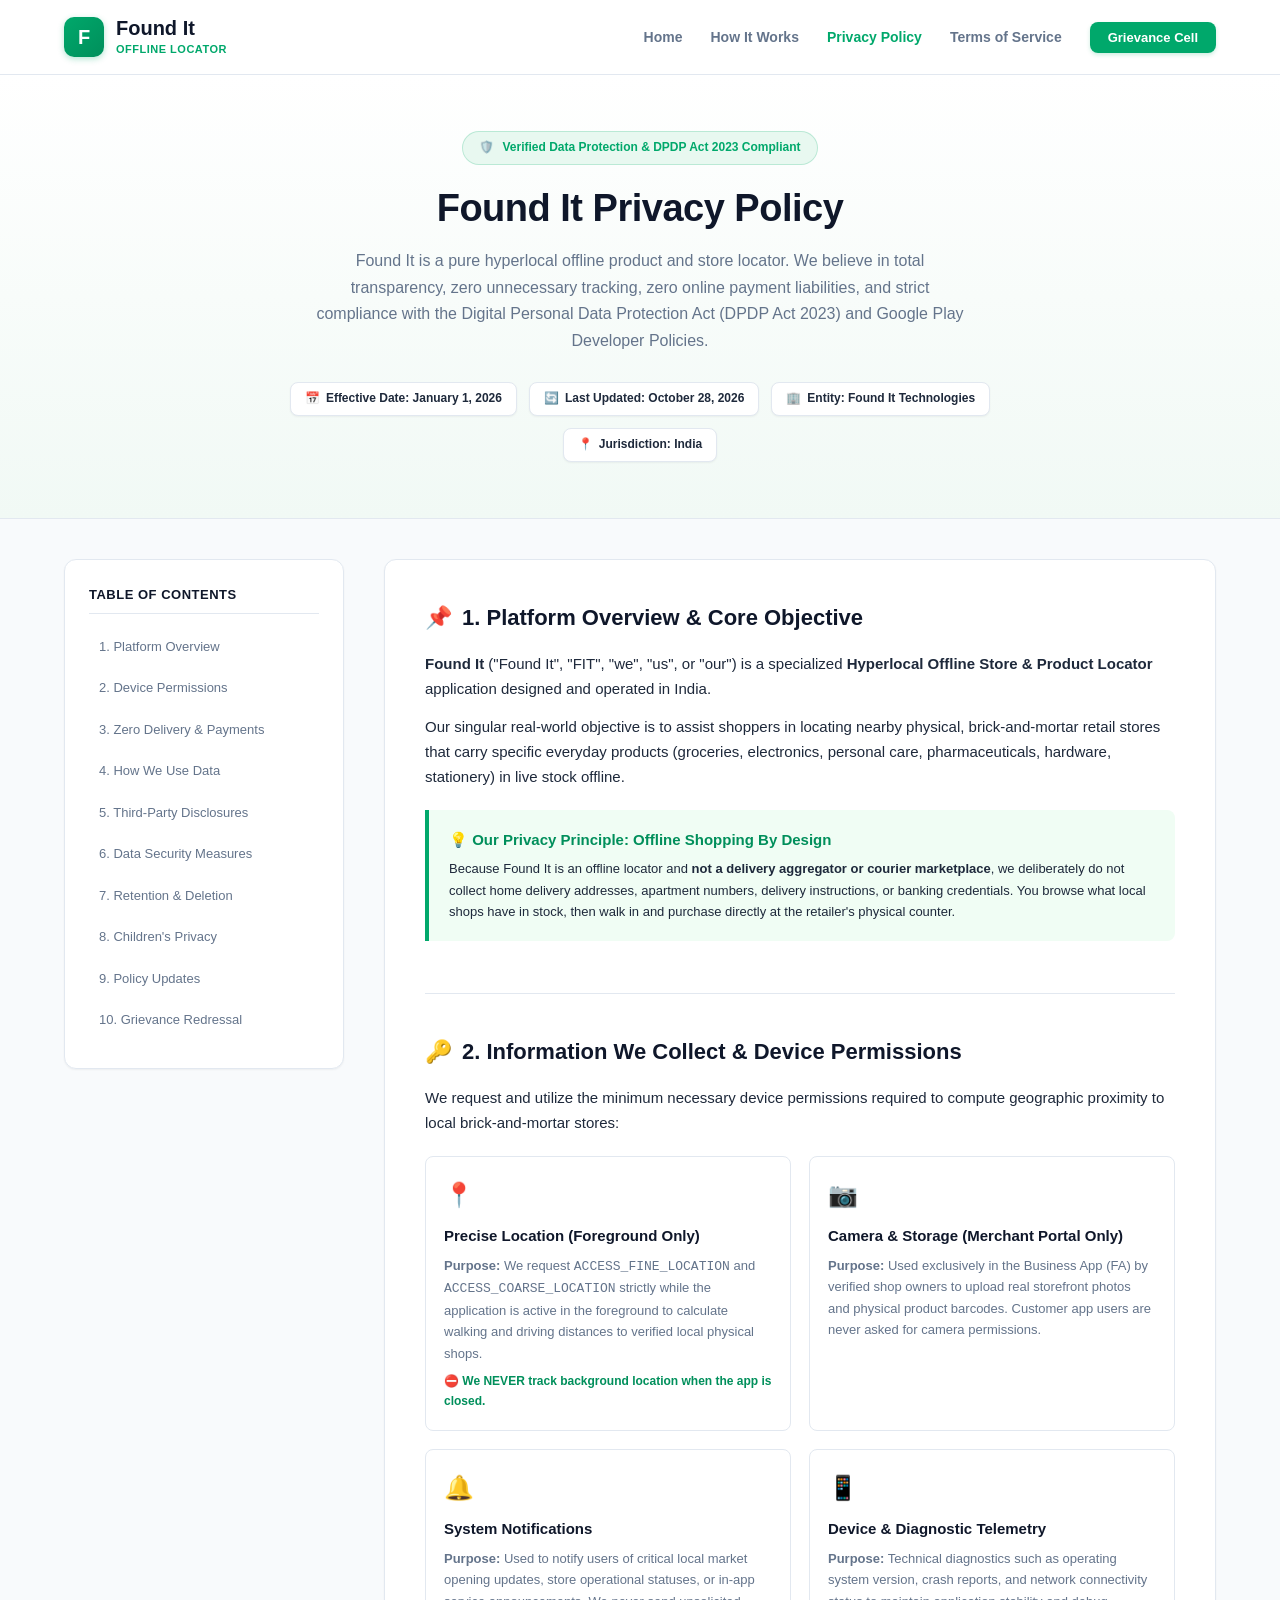
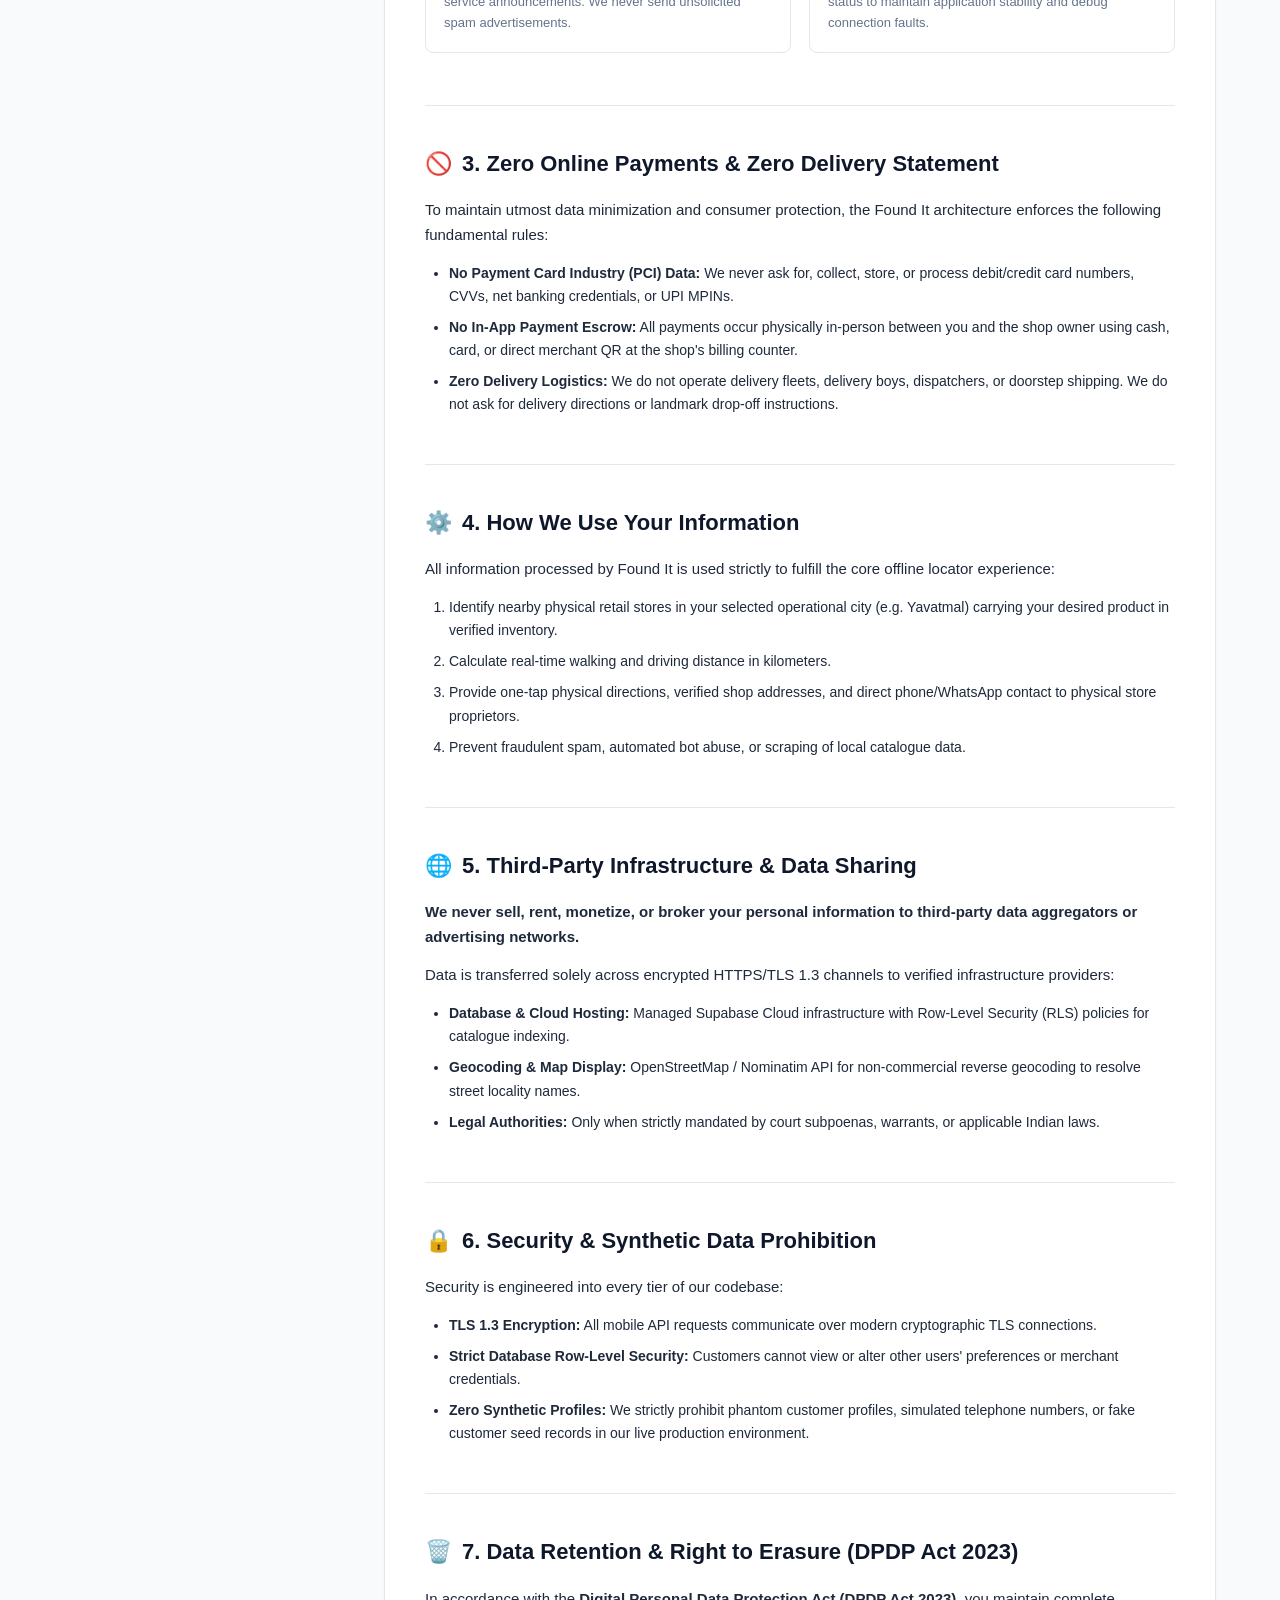
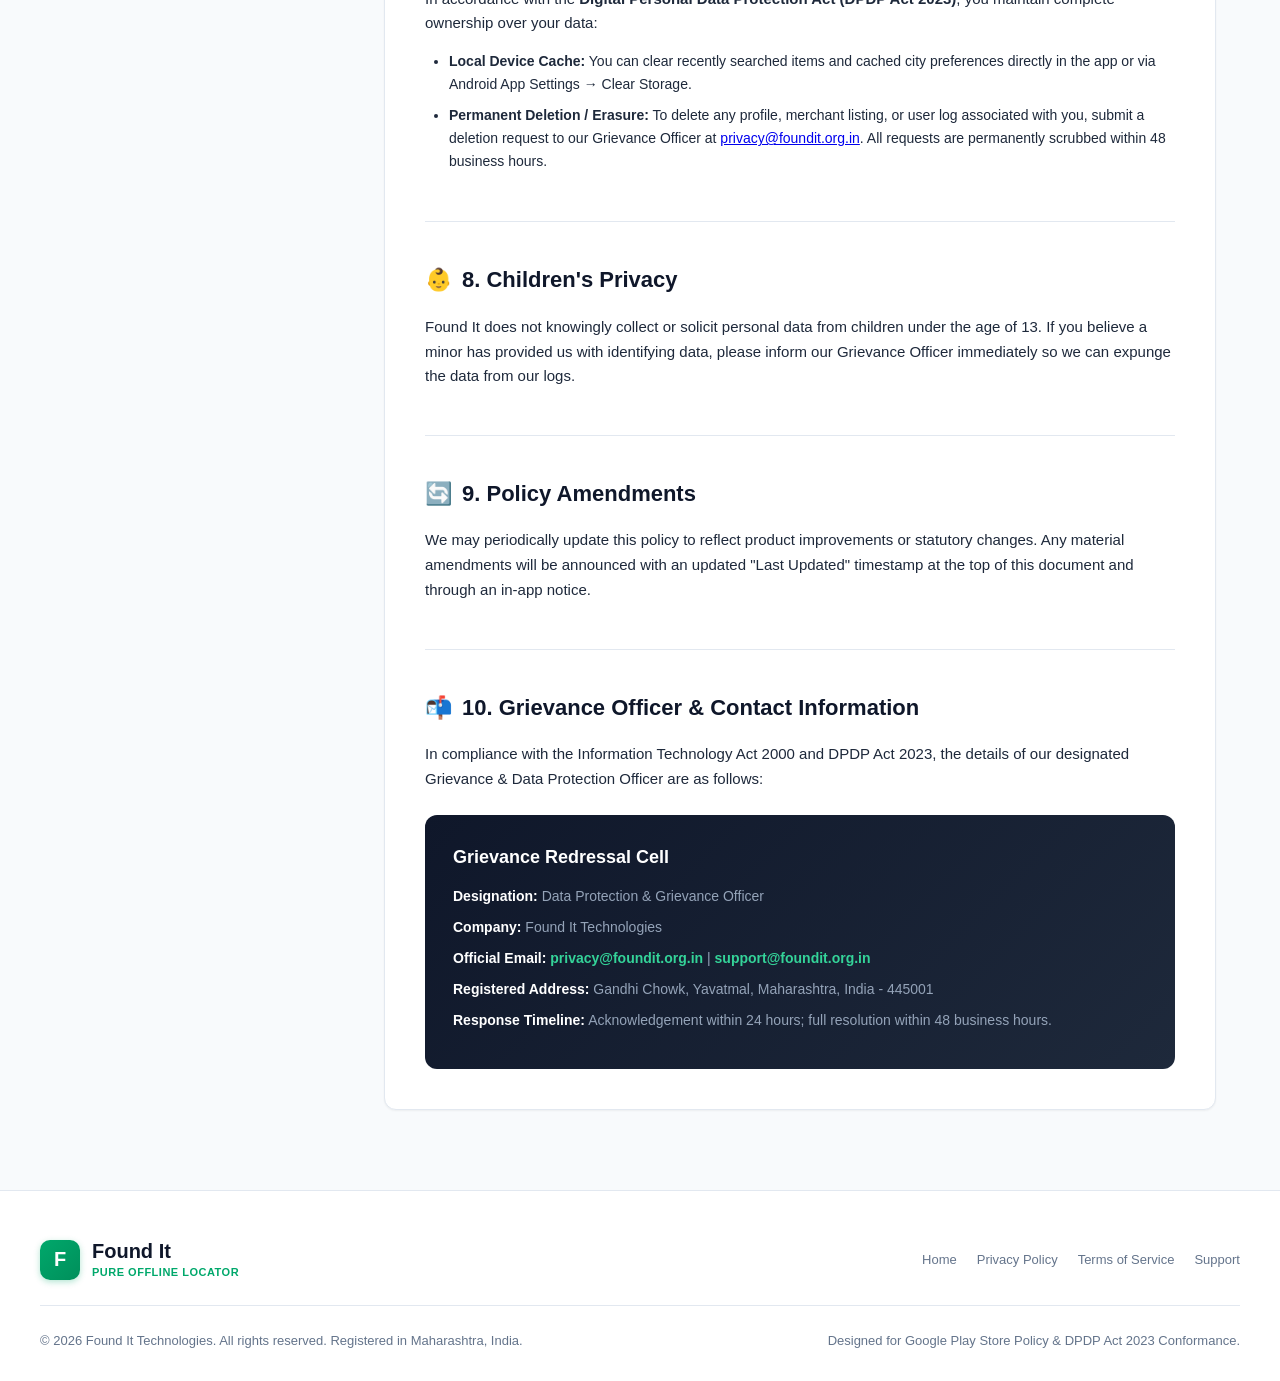
==== index.html @ 35dc8cdc "Initial commit: Found It Privacy Policy, Terms and Web Pages" ====
<!DOCTYPE html>
<html lang="en">
<head>
  <meta charset="UTF-8">
  <meta name="viewport" content="width=device-width, initial-scale=1.0">
  <title>Privacy Policy - Found It | Offline Store & Product Locator</title>
  <meta name="description" content="Official Privacy Policy for Found It - Hyperlocal Offline Product Locator. Learn about how we handle location permissions, zero delivery guarantee, and DPDP Act 2023 compliance.">
  <link rel="stylesheet" href="style.css">
</head>
<body>

  <!-- Site Header -->
  <header class="site-header">
    <div class="header-container">
      <a href="index.html" class="brand">
        <div class="brand-logo-icon">F</div>
        <div class="brand-text">
          <span class="brand-name">Found It</span>
          <span class="brand-tag">Offline Locator</span>
        </div>
      </a>
      <ul class="nav-links">
        <li><a href="index.html">Home</a></li>
        <li><a href="index.html#how-it-works">How It Works</a></li>
        <li><a href="privacy.html" class="active">Privacy Policy</a></li>
        <li><a href="terms.html">Terms of Service</a></li>
        <li><a href="#contact" class="btn-cta">Grievance Cell</a></li>
      </ul>
    </div>
  </header>

  <!-- Hero Section -->
  <section class="hero-section">
    <div class="hero-content">
      <div class="hero-pill">
        <span>🛡️</span> Verified Data Protection & DPDP Act 2023 Compliant
      </div>
      <h1 class="hero-title">Found It Privacy Policy</h1>
      <p class="hero-subtitle">
        Found It is a pure hyperlocal offline product and store locator. We believe in total transparency, zero unnecessary tracking, zero online payment liabilities, and strict compliance with the Digital Personal Data Protection Act (DPDP Act 2023) and Google Play Developer Policies.
      </p>
      <div class="meta-tags">
        <div class="meta-tag"><span>📅</span> Effective Date: January 1, 2026</div>
        <div class="meta-tag"><span>🔄</span> Last Updated: October 28, 2026</div>
        <div class="meta-tag"><span>🏢</span> Entity: Found It Technologies</div>
        <div class="meta-tag"><span>📍</span> Jurisdiction: India</div>
      </div>
    </div>
  </section>

  <!-- Main Layout -->
  <div class="main-wrapper">
    <!-- Sidebar Table of Contents -->
    <aside class="toc-sidebar">
      <div class="toc-title">Table of Contents</div>
      <ul class="toc-list">
        <li><a href="#overview">1. Platform Overview</a></li>
        <li><a href="#permissions">2. Device Permissions</a></li>
        <li><a href="#zero-delivery">3. Zero Delivery & Payments</a></li>
        <li><a href="#use-of-data">4. How We Use Data</a></li>
        <li><a href="#third-parties">5. Third-Party Disclosures</a></li>
        <li><a href="#security">6. Data Security Measures</a></li>
        <li><a href="#retention-deletion">7. Retention & Deletion</a></li>
        <li><a href="#children">8. Children's Privacy</a></li>
        <li><a href="#updates">9. Policy Updates</a></li>
        <li><a href="#contact">10. Grievance Redressal</a></li>
      </ul>
    </aside>

    <!-- Content Area -->
    <main class="content-area">

      <section id="overview" class="section-block">
        <h2><span>📌</span> 1. Platform Overview & Core Objective</h2>
        <p>
          <strong>Found It</strong> ("Found It", "FIT", "we", "us", or "our") is a specialized <strong>Hyperlocal Offline Store & Product Locator</strong> application designed and operated in India.
        </p>
        <p>
          Our singular real-world objective is to assist shoppers in locating nearby physical, brick-and-mortar retail stores that carry specific everyday products (groceries, electronics, personal care, pharmaceuticals, hardware, stationery) in live stock offline.
        </p>

        <div class="alert-box">
          <h4>💡 Our Privacy Principle: Offline Shopping By Design</h4>
          <p>
            Because Found It is an offline locator and <strong>not a delivery aggregator or courier marketplace</strong>, we deliberately do not collect home delivery addresses, apartment numbers, delivery instructions, or banking credentials. You browse what local shops have in stock, then walk in and purchase directly at the retailer's physical counter.
          </p>
        </div>
      </section>

      <section id="permissions" class="section-block">
        <h2><span>🔑</span> 2. Information We Collect & Device Permissions</h2>
        <p>
          We request and utilize the minimum necessary device permissions required to compute geographic proximity to local brick-and-mortar stores:
        </p>

        <div class="card-grid">
          <div class="feature-box">
            <div class="icon">📍</div>
            <h4>Precise Location (Foreground Only)</h4>
            <p>
              <strong>Purpose:</strong> We request <code>ACCESS_FINE_LOCATION</code> and <code>ACCESS_COARSE_LOCATION</code> strictly while the application is active in the foreground to calculate walking and driving distances to verified local physical shops.
            </p>
            <p style="margin-top: 8px; font-size: 12px; color: var(--primary-hover); font-weight: 600;">
              ⛔ We NEVER track background location when the app is closed.
            </p>
          </div>

          <div class="feature-box">
            <div class="icon">📷</div>
            <h4>Camera & Storage (Merchant Portal Only)</h4>
            <p>
              <strong>Purpose:</strong> Used exclusively in the Business App (FA) by verified shop owners to upload real storefront photos and physical product barcodes. Customer app users are never asked for camera permissions.
            </p>
          </div>

          <div class="feature-box">
            <div class="icon">🔔</div>
            <h4>System Notifications</h4>
            <p>
              <strong>Purpose:</strong> Used to notify users of critical local market opening updates, store operational statuses, or in-app service announcements. We never send unsolicited spam advertisements.
            </p>
          </div>

          <div class="feature-box">
            <div class="icon">📱</div>
            <h4>Device & Diagnostic Telemetry</h4>
            <p>
              <strong>Purpose:</strong> Technical diagnostics such as operating system version, crash reports, and network connectivity status to maintain application stability and debug connection faults.
            </p>
          </div>
        </div>
      </section>

      <section id="zero-delivery" class="section-block">
        <h2><span>🚫</span> 3. Zero Online Payments & Zero Delivery Statement</h2>
        <p>
          To maintain utmost data minimization and consumer protection, the Found It architecture enforces the following fundamental rules:
        </p>
        <ul>
          <li><strong>No Payment Card Industry (PCI) Data:</strong> We never ask for, collect, store, or process debit/credit card numbers, CVVs, net banking credentials, or UPI MPINs.</li>
          <li><strong>No In-App Payment Escrow:</strong> All payments occur physically in-person between you and the shop owner using cash, card, or direct merchant QR at the shop's billing counter.</li>
          <li><strong>Zero Delivery Logistics:</strong> We do not operate delivery fleets, delivery boys, dispatchers, or doorstep shipping. We do not ask for delivery directions or landmark drop-off instructions.</li>
        </ul>
      </section>

      <section id="use-of-data" class="section-block">
        <h2><span>⚙️</span> 4. How We Use Your Information</h2>
        <p>All information processed by Found It is used strictly to fulfill the core offline locator experience:</p>
        <ol>
          <li>Identify nearby physical retail stores in your selected operational city (e.g. Yavatmal) carrying your desired product in verified inventory.</li>
          <li>Calculate real-time walking and driving distance in kilometers.</li>
          <li>Provide one-tap physical directions, verified shop addresses, and direct phone/WhatsApp contact to physical store proprietors.</li>
          <li>Prevent fraudulent spam, automated bot abuse, or scraping of local catalogue data.</li>
        </ol>
      </section>

      <section id="third-parties" class="section-block">
        <h2><span>🌐</span> 5. Third-Party Infrastructure & Data Sharing</h2>
        <p>
          <strong>We never sell, rent, monetize, or broker your personal information to third-party data aggregators or advertising networks.</strong>
        </p>
        <p>Data is transferred solely across encrypted HTTPS/TLS 1.3 channels to verified infrastructure providers:</p>
        <ul>
          <li><strong>Database & Cloud Hosting:</strong> Managed Supabase Cloud infrastructure with Row-Level Security (RLS) policies for catalogue indexing.</li>
          <li><strong>Geocoding & Map Display:</strong> OpenStreetMap / Nominatim API for non-commercial reverse geocoding to resolve street locality names.</li>
          <li><strong>Legal Authorities:</strong> Only when strictly mandated by court subpoenas, warrants, or applicable Indian laws.</li>
        </ul>
      </section>

      <section id="security" class="section-block">
        <h2><span>🔒</span> 6. Security & Synthetic Data Prohibition</h2>
        <p>
          Security is engineered into every tier of our codebase:
        </p>
        <ul>
          <li><strong>TLS 1.3 Encryption:</strong> All mobile API requests communicate over modern cryptographic TLS connections.</li>
          <li><strong>Strict Database Row-Level Security:</strong> Customers cannot view or alter other users' preferences or merchant credentials.</li>
          <li><strong>Zero Synthetic Profiles:</strong> We strictly prohibit phantom customer profiles, simulated telephone numbers, or fake customer seed records in our live production environment.</li>
        </ul>
      </section>

      <section id="retention-deletion" class="section-block">
        <h2><span>🗑️</span> 7. Data Retention & Right to Erasure (DPDP Act 2023)</h2>
        <p>
          In accordance with the <strong>Digital Personal Data Protection Act (DPDP Act 2023)</strong>, you maintain complete ownership over your data:
        </p>
        <ul>
          <li><strong>Local Device Cache:</strong> You can clear recently searched items and cached city preferences directly in the app or via Android App Settings &rarr; Clear Storage.</li>
          <li><strong>Permanent Deletion / Erasure:</strong> To delete any profile, merchant listing, or user log associated with you, submit a deletion request to our Grievance Officer at <a href="mailto:privacy@foundit.org.in">privacy@foundit.org.in</a>. All requests are permanently scrubbed within 48 business hours.</li>
        </ul>
      </section>

      <section id="children" class="section-block">
        <h2><span>👶</span> 8. Children's Privacy</h2>
        <p>
          Found It does not knowingly collect or solicit personal data from children under the age of 13. If you believe a minor has provided us with identifying data, please inform our Grievance Officer immediately so we can expunge the data from our logs.
        </p>
      </section>

      <section id="updates" class="section-block">
        <h2><span>🔄</span> 9. Policy Amendments</h2>
        <p>
          We may periodically update this policy to reflect product improvements or statutory changes. Any material amendments will be announced with an updated "Last Updated" timestamp at the top of this document and through an in-app notice.
        </p>
      </section>

      <section id="contact" class="section-block">
        <h2><span>📬</span> 10. Grievance Officer & Contact Information</h2>
        <p>
          In compliance with the Information Technology Act 2000 and DPDP Act 2023, the details of our designated Grievance & Data Protection Officer are as follows:
        </p>

        <div class="contact-card">
          <h4>Grievance Redressal Cell</h4>
          <p><strong>Designation:</strong> Data Protection & Grievance Officer</p>
          <p><strong>Company:</strong> Found It Technologies</p>
          <p><strong>Official Email:</strong> <a href="mailto:privacy@foundit.org.in">privacy@foundit.org.in</a> | <a href="mailto:support@foundit.org.in">support@foundit.org.in</a></p>
          <p><strong>Registered Address:</strong> Gandhi Chowk, Yavatmal, Maharashtra, India - 445001</p>
          <p><strong>Response Timeline:</strong> Acknowledgement within 24 hours; full resolution within 48 business hours.</p>
        </div>
      </section>

    </main>
  </div>

  <!-- Site Footer -->
  <footer class="site-footer">
    <div class="footer-container">
      <div class="footer-top">
        <div class="brand">
          <div class="brand-logo-icon">F</div>
          <div class="brand-text">
            <span class="brand-name">Found It</span>
            <span class="brand-tag">Pure Offline Locator</span>
          </div>
        </div>
        <ul class="footer-links">
          <li><a href="index.html">Home</a></li>
          <li><a href="privacy.html">Privacy Policy</a></li>
          <li><a href="terms.html">Terms of Service</a></li>
          <li><a href="mailto:support@foundit.org.in">Support</a></li>
        </ul>
      </div>
      <div class="footer-bottom">
        <p>&copy; 2026 Found It Technologies. All rights reserved. Registered in Maharashtra, India.</p>
        <p>Designed for Google Play Store Policy & DPDP Act 2023 Conformance.</p>
      </div>
    </div>
  </footer>

</body>
</html>
---- style.css ----
:root {
  --primary: #00A86B;
  --primary-hover: #008f5b;
  --primary-light: #E8F8F0;
  --primary-subtle: #F0FDF4;
  --secondary: #0F172A;
  --text-main: #1E293B;
  --text-muted: #64748B;
  --bg-page: #F8FAFC;
  --bg-card: #FFFFFF;
  --border: #E2E8F0;
  --border-focus: #00A86B;
  --shadow-sm: 0 1px 2px rgba(0, 0, 0, 0.05);
  --shadow-md: 0 4px 6px -1px rgba(0, 0, 0, 0.08), 0 2px 4px -2px rgba(0, 0, 0, 0.05);
  --shadow-lg: 0 10px 15px -3px rgba(0, 0, 0, 0.08), 0 4px 6px -4px rgba(0, 0, 0, 0.04);
  --radius-sm: 8px;
  --radius-md: 12px;
  --radius-lg: 18px;
}

* {
  box-sizing: border-box;
  margin: 0;
  padding: 0;
}

body {
  font-family: -apple-system, BlinkMacSystemFont, "Segoe UI", Roboto, "Helvetica Neue", Arial, sans-serif;
  color: var(--text-main);
  background-color: var(--bg-page);
  line-height: 1.65;
  -webkit-font-smoothing: antialiased;
}

/* Header & Navigation */
header.site-header {
  background-color: #FFFFFF;
  border-bottom: 1px solid var(--border);
  position: sticky;
  top: 0;
  z-index: 1000;
  backdrop-filter: blur(8px);
  background-color: rgba(255, 255, 255, 0.95);
}

.header-container {
  max-width: 1200px;
  margin: 0 auto;
  padding: 16px 24px;
  display: flex;
  align-items: center;
  justify-content: space-between;
}

.brand {
  display: flex;
  align-items: center;
  gap: 12px;
  text-decoration: none;
}

.brand-logo-icon {
  width: 40px;
  height: 40px;
  border-radius: 10px;
  background: linear-gradient(135deg, #00A86B 0%, #008f5b 100%);
  display: flex;
  align-items: center;
  justify-content: center;
  color: #FFFFFF;
  font-weight: 800;
  font-size: 20px;
  box-shadow: 0 2px 6px rgba(0, 168, 107, 0.3);
}

.brand-text {
  display: flex;
  flex-direction: column;
}

.brand-name {
  font-size: 20px;
  font-weight: 800;
  color: var(--secondary);
  line-height: 1.2;
}

.brand-tag {
  font-size: 11px;
  font-weight: 600;
  color: var(--primary);
  text-transform: uppercase;
  letter-spacing: 0.5px;
}

.nav-links {
  display: flex;
  align-items: center;
  gap: 28px;
  list-style: none;
}

.nav-links a {
  text-decoration: none;
  font-size: 14px;
  font-weight: 600;
  color: var(--text-muted);
  transition: color 0.15s ease;
}

.nav-links a:hover,
.nav-links a.active {
  color: var(--primary);
}

.btn-cta {
  background-color: var(--primary);
  color: #FFFFFF !important;
  padding: 8px 18px;
  border-radius: var(--radius-sm);
  font-size: 13px !important;
  font-weight: 700 !important;
  transition: background-color 0.15s ease, transform 0.1s ease;
  box-shadow: 0 2px 4px rgba(0, 168, 107, 0.2);
}

.btn-cta:hover {
  background-color: var(--primary-hover);
  transform: translateY(-1px);
}

/* Hero Section */
.hero-section {
  background: linear-gradient(180deg, #FFFFFF 0%, #F1F9F5 100%);
  border-bottom: 1px solid var(--border);
  padding: 56px 24px;
  text-align: center;
}

.hero-content {
  max-width: 800px;
  margin: 0 auto;
}

.hero-pill {
  display: inline-flex;
  align-items: center;
  gap: 8px;
  background-color: var(--primary-light);
  color: var(--primary);
  border: 1px solid rgba(0, 168, 107, 0.2);
  padding: 6px 16px;
  border-radius: 50px;
  font-size: 12px;
  font-weight: 700;
  margin-bottom: 20px;
}

.hero-title {
  font-size: 38px;
  font-weight: 800;
  color: var(--secondary);
  line-height: 1.25;
  margin-bottom: 16px;
  letter-spacing: -0.5px;
}

.hero-subtitle {
  font-size: 16px;
  color: var(--text-muted);
  max-width: 650px;
  margin: 0 auto 28px auto;
}

.meta-tags {
  display: flex;
  justify-content: center;
  flex-wrap: wrap;
  gap: 12px;
}

.meta-tag {
  display: inline-flex;
  align-items: center;
  gap: 6px;
  background-color: #FFFFFF;
  border: 1px solid var(--border);
  padding: 6px 14px;
  border-radius: var(--radius-sm);
  font-size: 12px;
  font-weight: 600;
  color: var(--text-main);
  box-shadow: var(--shadow-sm);
}

/* Main Layout Grid */
.main-wrapper {
  max-width: 1200px;
  margin: 40px auto 80px auto;
  padding: 0 24px;
  display: grid;
  grid-template-columns: 280px 1fr;
  gap: 40px;
  align-items: start;
}

/* Sidebar Navigation */
.toc-sidebar {
  position: sticky;
  top: 90px;
  background-color: var(--bg-card);
  border: 1px solid var(--border);
  border-radius: var(--radius-md);
  padding: 24px;
  box-shadow: var(--shadow-sm);
}

.toc-title {
  font-size: 13px;
  font-weight: 800;
  text-transform: uppercase;
  letter-spacing: 0.5px;
  color: var(--secondary);
  margin-bottom: 16px;
  padding-bottom: 8px;
  border-bottom: 1px solid var(--border);
}

.toc-list {
  list-style: none;
}

.toc-list li {
  margin-bottom: 8px;
}

.toc-list a {
  display: block;
  font-size: 13px;
  color: var(--text-muted);
  text-decoration: none;
  padding: 6px 10px;
  border-radius: 6px;
  transition: all 0.15s ease;
}

.toc-list a:hover {
  color: var(--primary);
  background-color: var(--primary-light);
}

/* Content Area */
.content-area {
  background-color: var(--bg-card);
  border: 1px solid var(--border);
  border-radius: var(--radius-md);
  padding: 40px;
  box-shadow: var(--shadow-sm);
}

.section-block {
  margin-bottom: 40px;
  padding-bottom: 32px;
  border-bottom: 1px solid var(--border);
}

.section-block:last-child {
  border-bottom: none;
  margin-bottom: 0;
  padding-bottom: 0;
}

.section-block h2 {
  font-size: 22px;
  font-weight: 800;
  color: var(--secondary);
  margin-bottom: 16px;
  display: flex;
  align-items: center;
  gap: 10px;
}

.section-block h3 {
  font-size: 16px;
  font-weight: 700;
  color: var(--secondary);
  margin: 20px 0 10px 0;
}

.section-block p {
  font-size: 15px;
  color: var(--text-main);
  margin-bottom: 14px;
}

.section-block ul,
.section-block ol {
  padding-left: 24px;
  margin-bottom: 16px;
}

.section-block li {
  font-size: 14px;
  margin-bottom: 8px;
  color: var(--text-main);
}

/* Highlight / Alert Boxes */
.alert-box {
  background-color: var(--primary-subtle);
  border-left: 4px solid var(--primary);
  border-radius: 0 var(--radius-sm) var(--radius-sm) 0;
  padding: 18px 20px;
  margin: 20px 0;
}

.alert-box h4 {
  font-size: 15px;
  font-weight: 700;
  color: var(--primary-hover);
  margin-bottom: 6px;
}

.alert-box p {
  font-size: 13px;
  color: var(--text-main);
  margin-bottom: 0;
}

.card-grid {
  display: grid;
  grid-template-columns: repeat(auto-fit, minmax(260px, 1fr));
  gap: 18px;
  margin: 20px 0;
}

.feature-box {
  background-color: #FFFFFF;
  border: 1px solid var(--border);
  border-radius: var(--radius-sm);
  padding: 18px;
  transition: transform 0.15s ease, box-shadow 0.15s ease;
}

.feature-box:hover {
  transform: translateY(-2px);
  box-shadow: var(--shadow-md);
  border-color: var(--primary);
}

.feature-box .icon {
  font-size: 24px;
  margin-bottom: 10px;
}

.feature-box h4 {
  font-size: 15px;
  font-weight: 700;
  color: var(--secondary);
  margin-bottom: 6px;
}

.feature-box p {
  font-size: 13px;
  color: var(--text-muted);
  margin-bottom: 0;
}

/* Contact Card */
.contact-card {
  background: linear-gradient(135deg, #0F172A 0%, #1E293B 100%);
  color: #FFFFFF;
  border-radius: var(--radius-md);
  padding: 28px;
  margin-top: 24px;
}

.contact-card h4 {
  font-size: 18px;
  font-weight: 800;
  margin-bottom: 12px;
  color: #FFFFFF;
}

.contact-card p {
  font-size: 14px;
  color: #94A3B8;
  margin-bottom: 8px;
}

.contact-card strong {
  color: #FFFFFF;
}

.contact-card a {
  color: #34D399;
  text-decoration: none;
  font-weight: 600;
}

.contact-card a:hover {
  text-decoration: underline;
}

/* Footer */
footer.site-footer {
  background-color: #FFFFFF;
  border-top: 1px solid var(--border);
  padding: 48px 24px 32px 24px;
  margin-top: 60px;
}

.footer-container {
  max-width: 1200px;
  margin: 0 auto;
  display: flex;
  flex-direction: column;
  gap: 24px;
}

.footer-top {
  display: flex;
  justify-content: space-between;
  align-items: center;
  flex-wrap: wrap;
  gap: 20px;
  padding-bottom: 24px;
  border-bottom: 1px solid var(--border);
}

.footer-bottom {
  display: flex;
  justify-content: space-between;
  align-items: center;
  flex-wrap: wrap;
  gap: 16px;
  font-size: 13px;
  color: var(--text-muted);
}

.footer-links {
  display: flex;
  gap: 20px;
  list-style: none;
}

.footer-links a {
  color: var(--text-muted);
  text-decoration: none;
  font-size: 13px;
  transition: color 0.15s ease;
}

.footer-links a:hover {
  color: var(--primary);
}

/* Responsive */
@media (max-width: 900px) {
  .main-wrapper {
    grid-template-columns: 1fr;
    gap: 24px;
  }
  
  .toc-sidebar {
    position: static;
  }
  
  .content-area {
    padding: 24px 18px;
  }
  
  .hero-title {
    font-size: 28px;
  }
  
  .nav-links {
    display: none;
  }
}
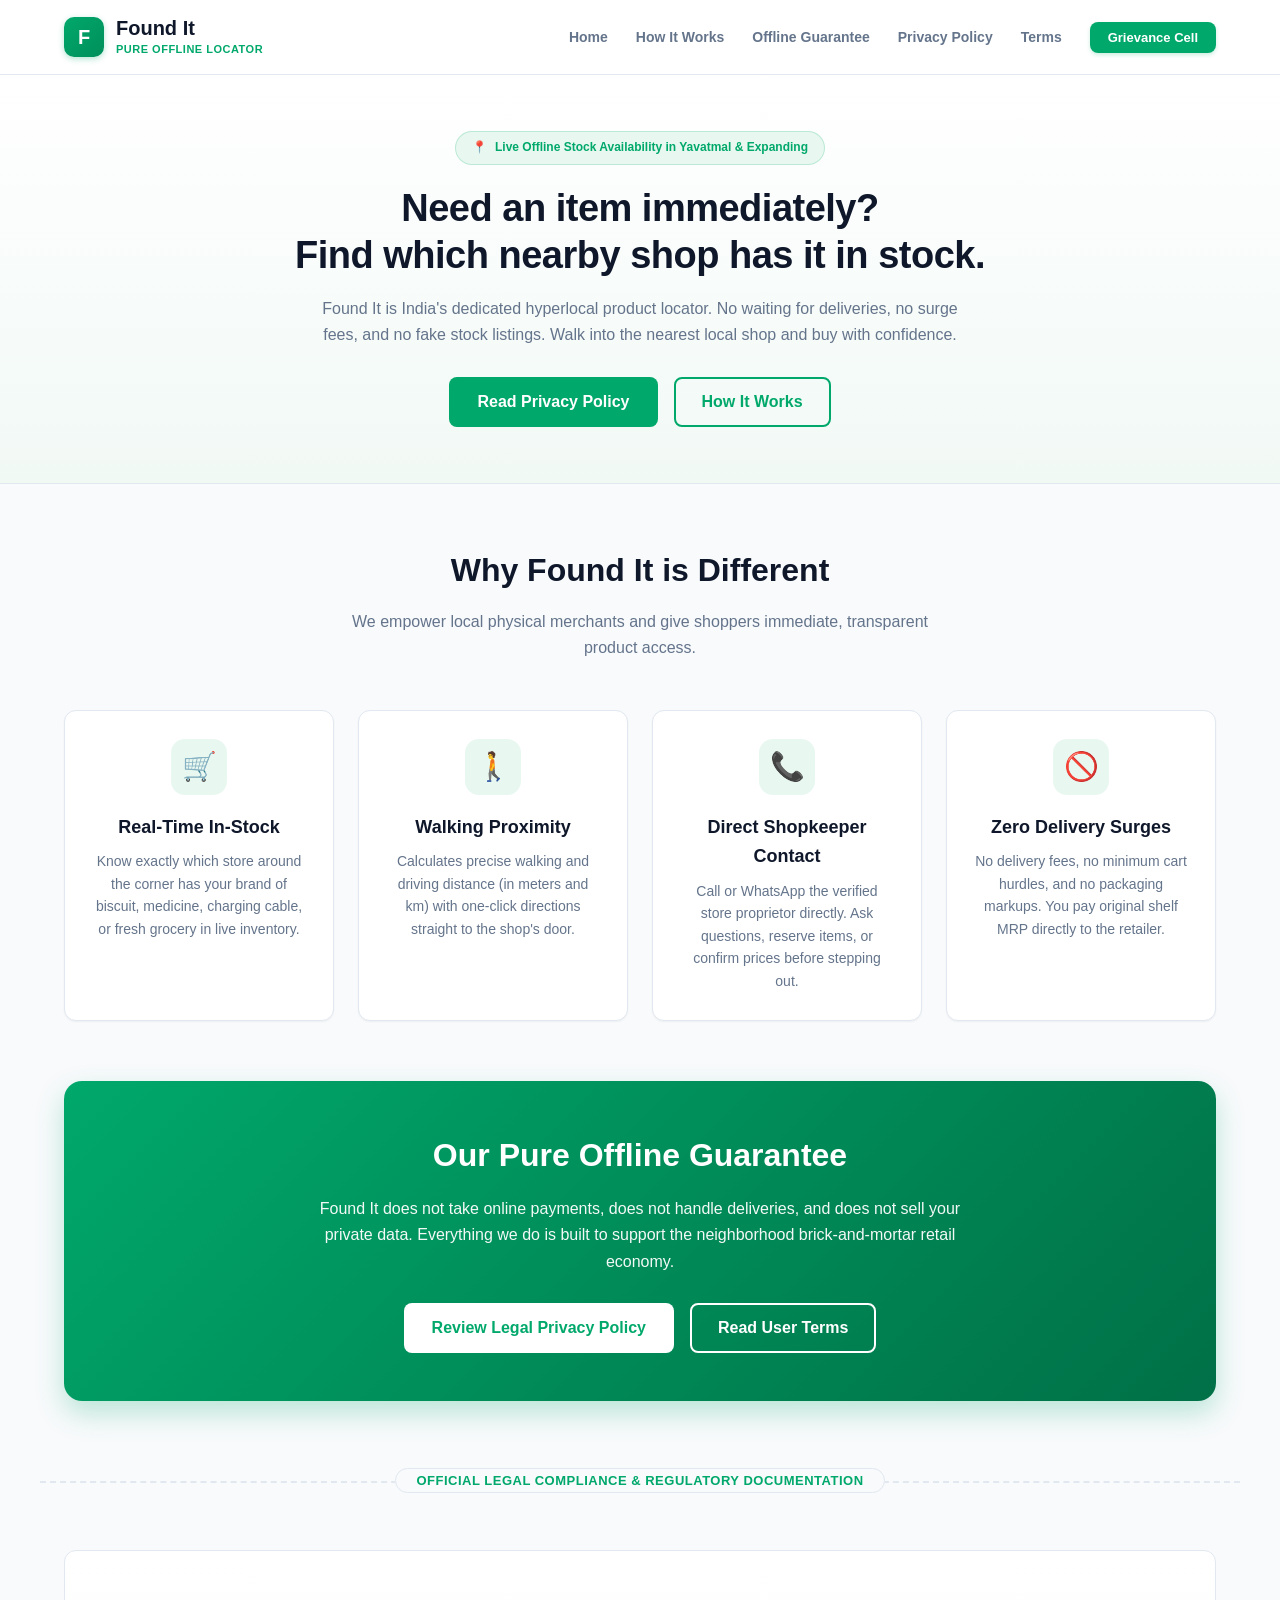
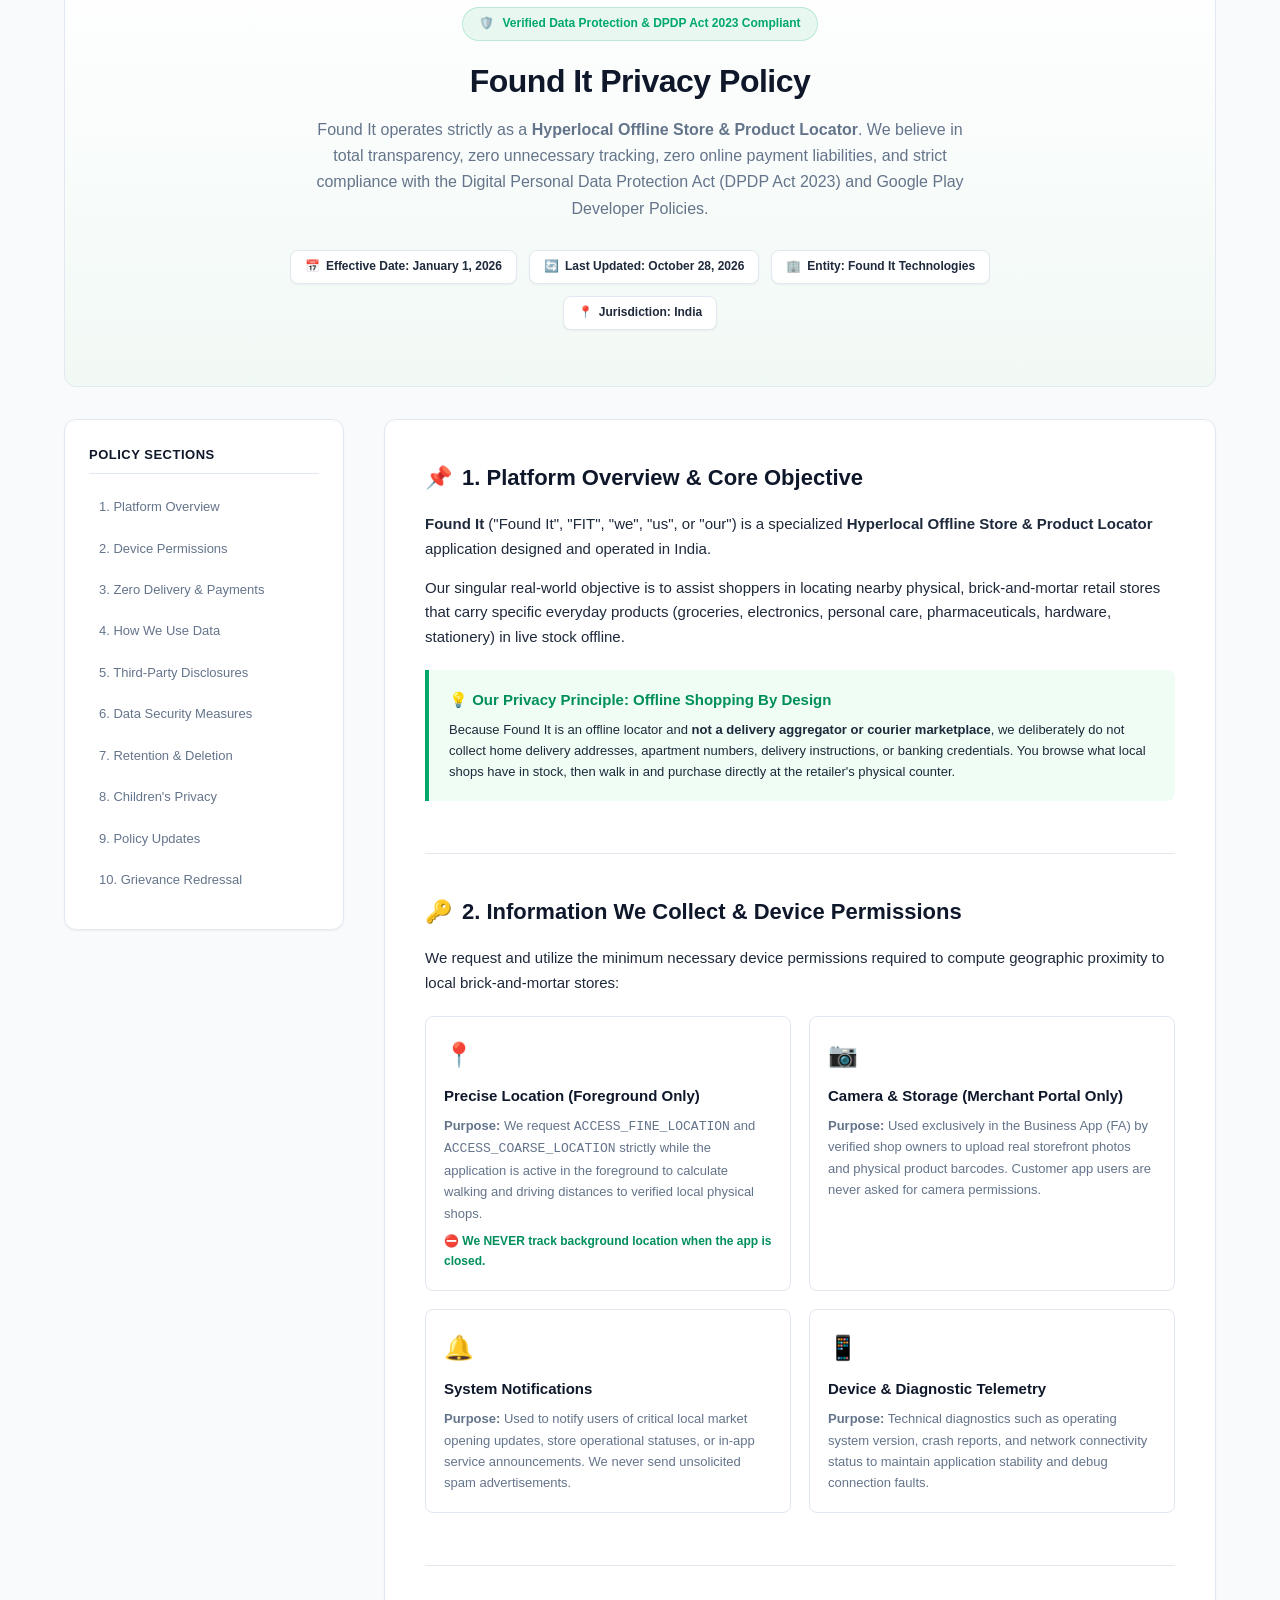
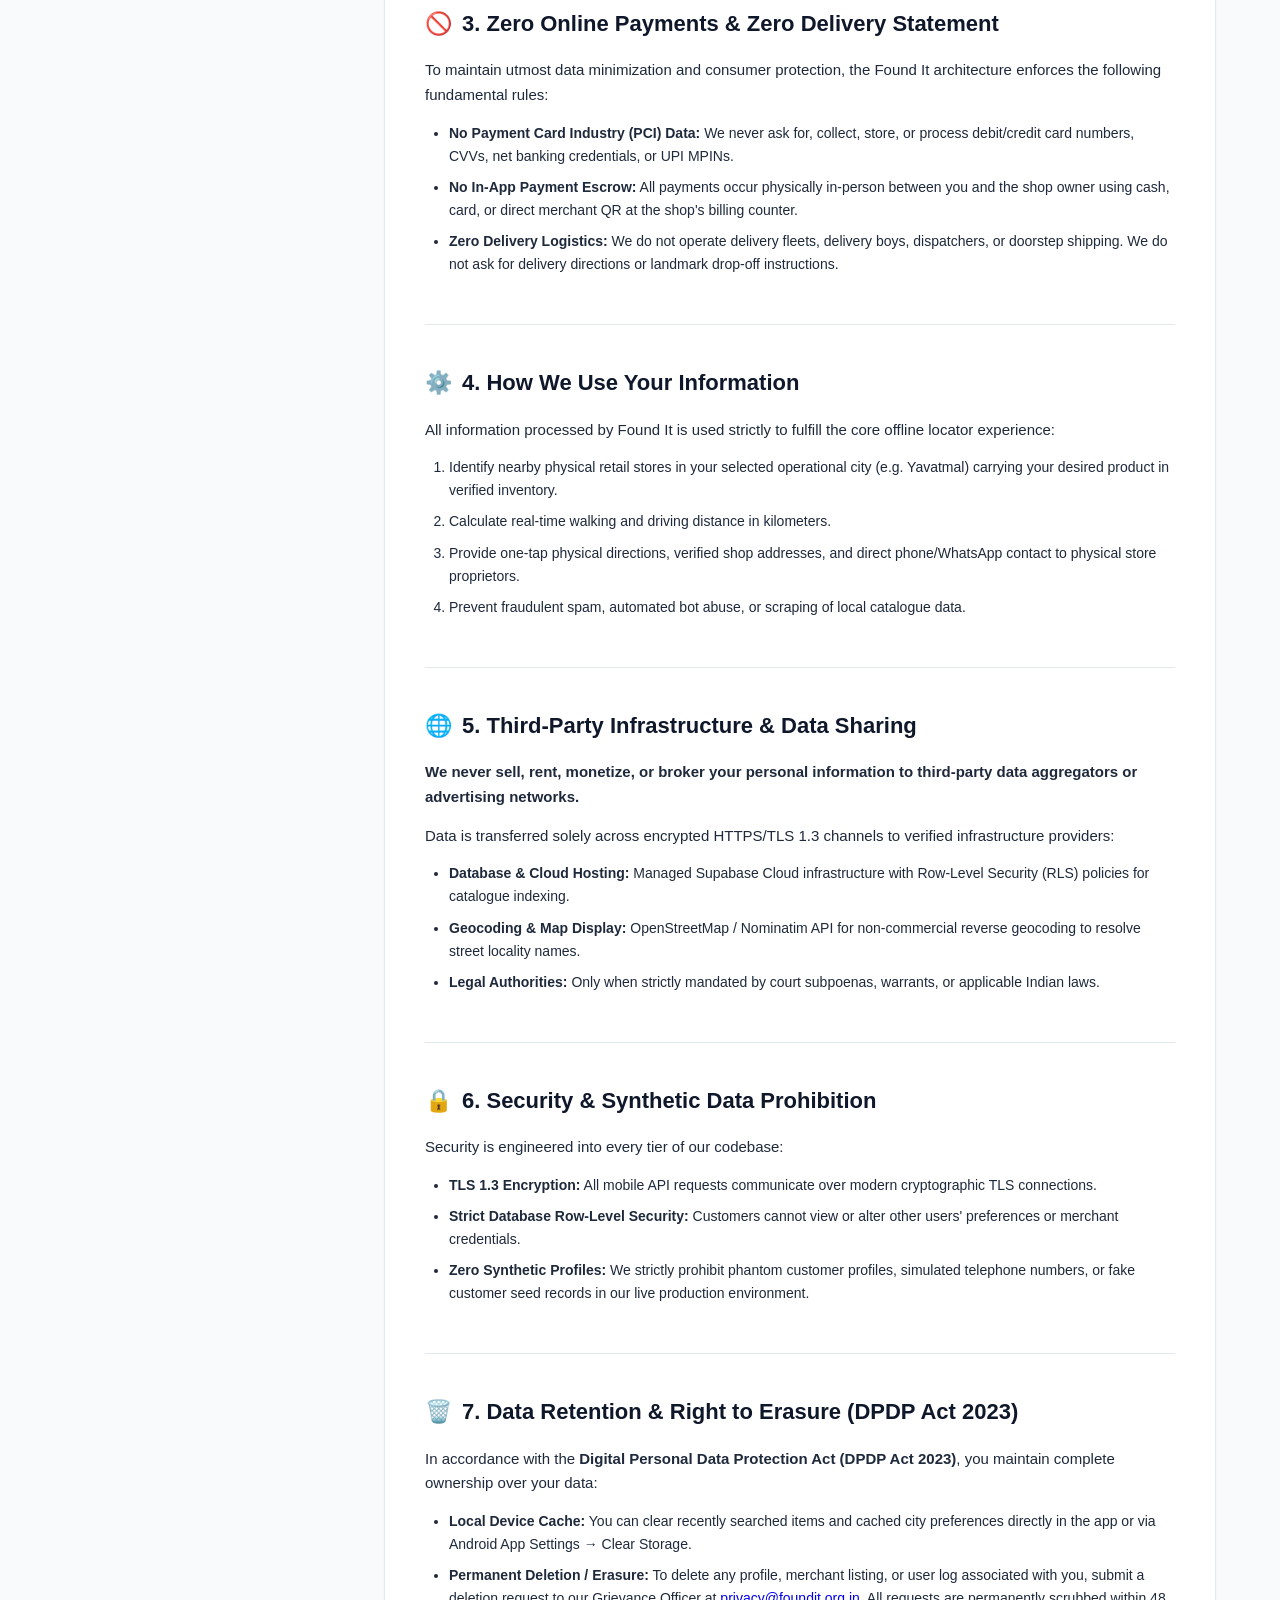
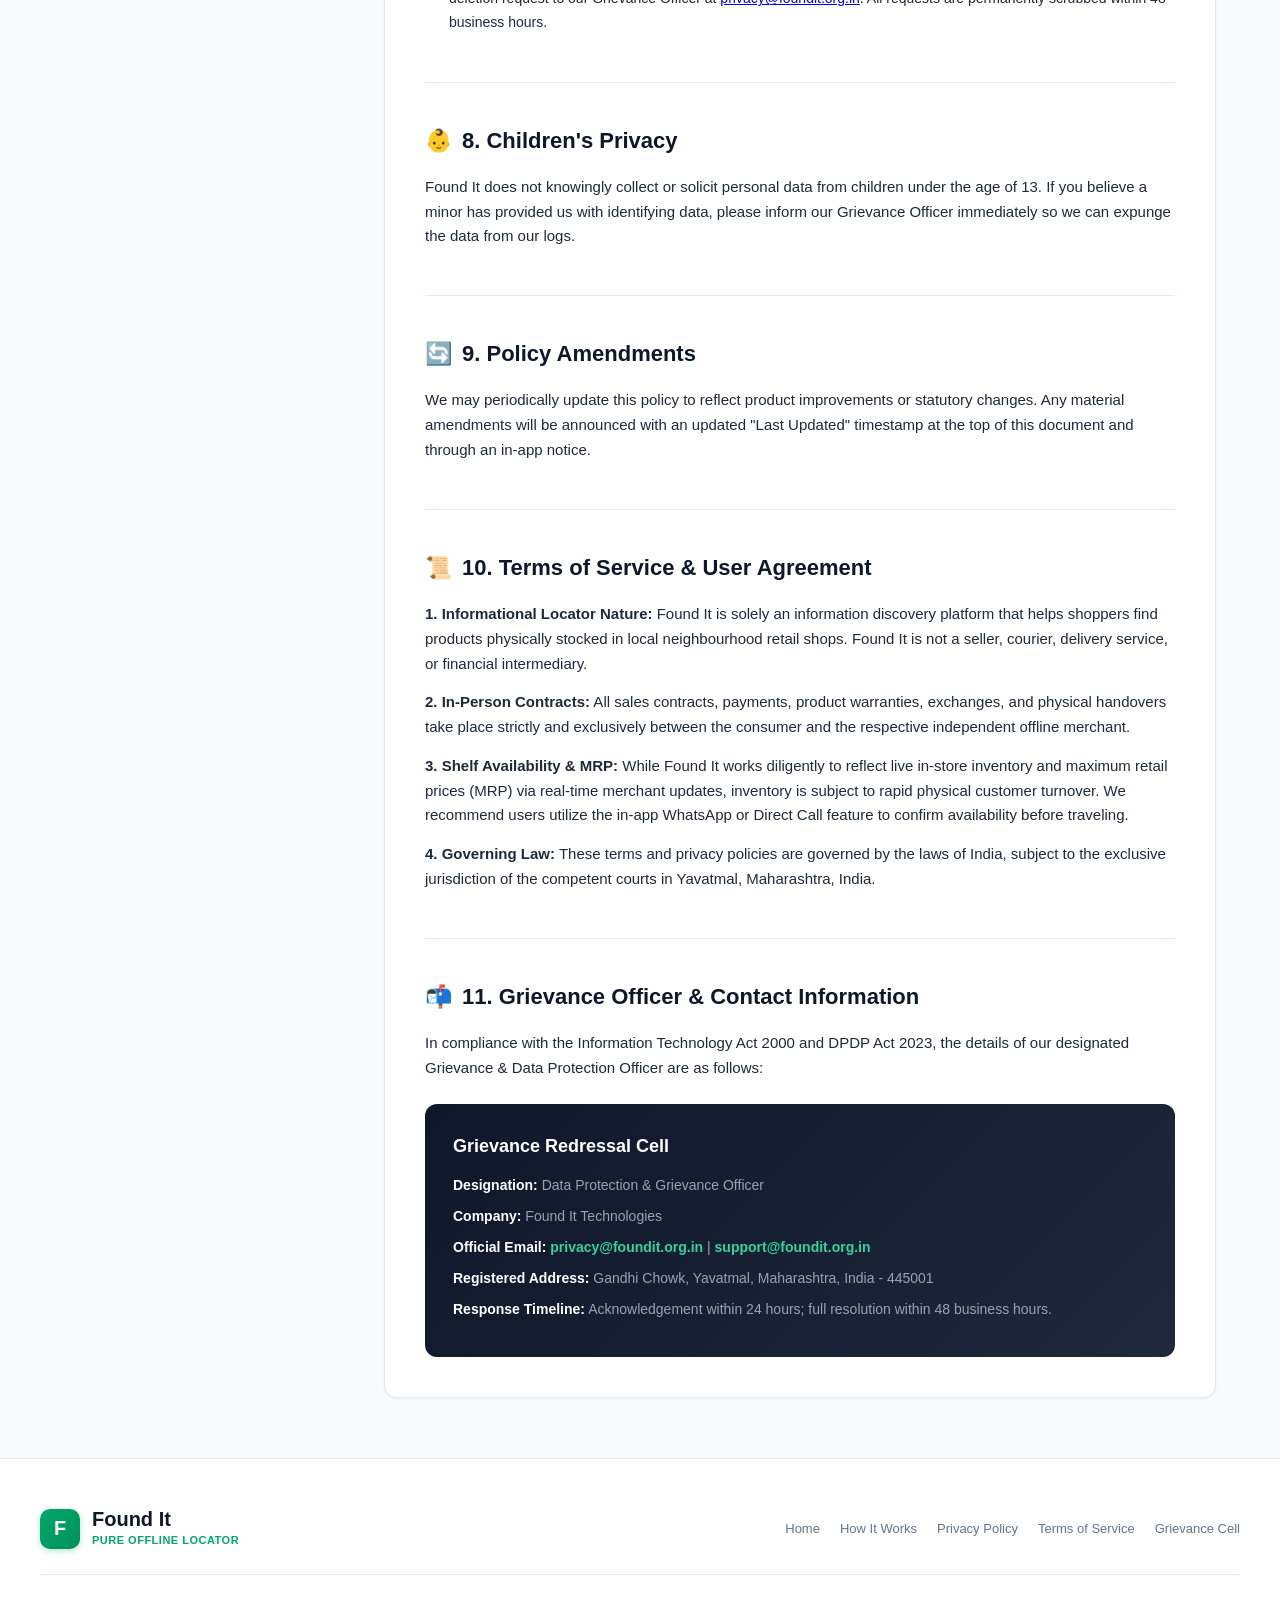
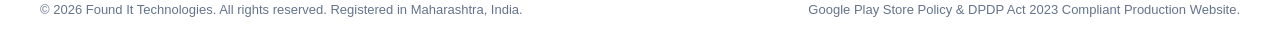
==== commit 455f9c15: "Merge Homepage, Privacy Policy and Terms into unified website" ====
--- a/index.html
+++ b/index.html
@@ -3,225 +3,452 @@
 <head>
   <meta charset="UTF-8">
   <meta name="viewport" content="width=device-width, initial-scale=1.0">
-  <title>Privacy Policy - Found It | Offline Store & Product Locator</title>
-  <meta name="description" content="Official Privacy Policy for Found It - Hyperlocal Offline Product Locator. Learn about how we handle location permissions, zero delivery guarantee, and DPDP Act 2023 compliance.">
+  <title>Found It - Hyperlocal Offline Store & Product Locator | Official Website & Privacy Policy</title>
+  <meta name="description" content="Discover items in stock right now at nearby physical retail stores in your city. Walk in, inspect, and buy directly from trusted local shopkeepers. Full Privacy Policy & Terms.">
   <link rel="stylesheet" href="style.css">
+  <style>
+    html {
+      scroll-behavior: smooth;
+    }
+    .features-section {
+      max-width: 1200px;
+      margin: 60px auto;
+      padding: 0 24px;
+    }
+    .section-header {
+      text-align: center;
+      margin-bottom: 48px;
+    }
+    .section-header h2 {
+      font-size: 32px;
+      font-weight: 800;
+      color: var(--secondary);
+      margin-bottom: 12px;
+    }
+    .section-header p {
+      font-size: 16px;
+      color: var(--text-muted);
+      max-width: 600px;
+      margin: 0 auto;
+    }
+    .pillars-grid {
+      display: grid;
+      grid-template-columns: repeat(auto-fit, minmax(260px, 1fr));
+      gap: 24px;
+    }
+    .pillar-card {
+      background: #FFFFFF;
+      border: 1px solid var(--border);
+      border-radius: var(--radius-md);
+      padding: 28px;
+      text-align: center;
+      transition: all 0.2s ease;
+      box-shadow: var(--shadow-sm);
+    }
+    .pillar-card:hover {
+      transform: translateY(-4px);
+      box-shadow: var(--shadow-lg);
+      border-color: var(--primary);
+    }
+    .pillar-icon {
+      width: 56px;
+      height: 56px;
+      background: var(--primary-light);
+      border-radius: 14px;
+      display: inline-flex;
+      align-items: center;
+      justify-content: center;
+      font-size: 28px;
+      margin-bottom: 18px;
+    }
+    .pillar-title {
+      font-size: 18px;
+      font-weight: 800;
+      color: var(--secondary);
+      margin-bottom: 8px;
+    }
+    .pillar-desc {
+      font-size: 14px;
+      color: var(--text-muted);
+      line-height: 1.6;
+    }
+    .cta-banner {
+      background: linear-gradient(135deg, #00A86B 0%, #007047 100%);
+      color: #FFFFFF;
+      border-radius: var(--radius-lg);
+      padding: 48px 32px;
+      text-align: center;
+      max-width: 1152px;
+      margin: 60px auto;
+      box-shadow: 0 12px 28px rgba(0, 168, 107, 0.25);
+    }
+    .cta-banner h2 {
+      font-size: 32px;
+      font-weight: 800;
+      margin-bottom: 14px;
+    }
+    .cta-banner p {
+      font-size: 16px;
+      opacity: 0.95;
+      max-width: 650px;
+      margin: 0 auto 28px auto;
+    }
+    .cta-button-group {
+      display: flex;
+      justify-content: center;
+      gap: 16px;
+      flex-wrap: wrap;
+    }
+    .btn-white {
+      background: #FFFFFF;
+      color: var(--primary);
+      padding: 12px 28px;
+      border-radius: var(--radius-sm);
+      font-weight: 700;
+      text-decoration: none;
+      transition: transform 0.15s ease;
+    }
+    .btn-white:hover {
+      transform: scale(1.03);
+    }
+    .btn-outline {
+      border: 2px solid #FFFFFF;
+      color: #FFFFFF;
+      padding: 10px 26px;
+      border-radius: var(--radius-sm);
+      font-weight: 700;
+      text-decoration: none;
+      transition: background-color 0.15s ease;
+    }
+    .btn-outline:hover {
+      background-color: rgba(255, 255, 255, 0.15);
+    }
+    .legal-divider {
+      max-width: 1200px;
+      margin: 80px auto 40px auto;
+      padding: 0 24px;
+      border-top: 2px dashed var(--border);
+      position: relative;
+      text-align: center;
+    }
+    .legal-badge {
+      position: relative;
+      top: -16px;
+      background: var(--bg-page);
+      padding: 4px 20px;
+      font-size: 13px;
+      font-weight: 800;
+      color: var(--primary);
+      border: 1px solid var(--border);
+      border-radius: 50px;
+      text-transform: uppercase;
+      letter-spacing: 0.5px;
+    }
+  </style>
 </head>
 <body>
 
   <!-- Site Header -->
   <header class="site-header">
     <div class="header-container">
-      <a href="index.html" class="brand">
+      <a href="#home" class="brand">
         <div class="brand-logo-icon">F</div>
         <div class="brand-text">
           <span class="brand-name">Found It</span>
-          <span class="brand-tag">Offline Locator</span>
+          <span class="brand-tag">Pure Offline Locator</span>
         </div>
       </a>
       <ul class="nav-links">
-        <li><a href="index.html">Home</a></li>
-        <li><a href="index.html#how-it-works">How It Works</a></li>
-        <li><a href="privacy.html" class="active">Privacy Policy</a></li>
-        <li><a href="terms.html">Terms of Service</a></li>
+        <li><a href="#home">Home</a></li>
+        <li><a href="#how-it-works">How It Works</a></li>
+        <li><a href="#offline-promise">Offline Guarantee</a></li>
+        <li><a href="#privacy-policy">Privacy Policy</a></li>
+        <li><a href="#terms">Terms</a></li>
         <li><a href="#contact" class="btn-cta">Grievance Cell</a></li>
       </ul>
     </div>
   </header>
 
   <!-- Hero Section -->
-  <section class="hero-section">
+  <section id="home" class="hero-section">
     <div class="hero-content">
       <div class="hero-pill">
-        <span>🛡️</span> Verified Data Protection & DPDP Act 2023 Compliant
-      </div>
-      <h1 class="hero-title">Found It Privacy Policy</h1>
+        <span>📍</span> Live Offline Stock Availability in Yavatmal & Expanding
+      </div>
+      <h1 class="hero-title">Need an item immediately?<br>Find which nearby shop has it in stock.</h1>
       <p class="hero-subtitle">
-        Found It is a pure hyperlocal offline product and store locator. We believe in total transparency, zero unnecessary tracking, zero online payment liabilities, and strict compliance with the Digital Personal Data Protection Act (DPDP Act 2023) and Google Play Developer Policies.
+        Found It is India's dedicated hyperlocal product locator. No waiting for deliveries, no surge fees, and no fake stock listings. Walk into the nearest local shop and buy with confidence.
       </p>
-      <div class="meta-tags">
-        <div class="meta-tag"><span>📅</span> Effective Date: January 1, 2026</div>
-        <div class="meta-tag"><span>🔄</span> Last Updated: October 28, 2026</div>
-        <div class="meta-tag"><span>🏢</span> Entity: Found It Technologies</div>
-        <div class="meta-tag"><span>📍</span> Jurisdiction: India</div>
+      <div class="cta-button-group">
+        <a href="#privacy-policy" class="btn-white" style="background: var(--primary); color: #FFF;">Read Privacy Policy</a>
+        <a href="#how-it-works" class="btn-outline" style="border-color: var(--primary); color: var(--primary);">How It Works</a>
       </div>
     </div>
   </section>
 
-  <!-- Main Layout -->
-  <div class="main-wrapper">
-    <!-- Sidebar Table of Contents -->
-    <aside class="toc-sidebar">
-      <div class="toc-title">Table of Contents</div>
-      <ul class="toc-list">
-        <li><a href="#overview">1. Platform Overview</a></li>
-        <li><a href="#permissions">2. Device Permissions</a></li>
-        <li><a href="#zero-delivery">3. Zero Delivery & Payments</a></li>
-        <li><a href="#use-of-data">4. How We Use Data</a></li>
-        <li><a href="#third-parties">5. Third-Party Disclosures</a></li>
-        <li><a href="#security">6. Data Security Measures</a></li>
-        <li><a href="#retention-deletion">7. Retention & Deletion</a></li>
-        <li><a href="#children">8. Children's Privacy</a></li>
-        <li><a href="#updates">9. Policy Updates</a></li>
-        <li><a href="#contact">10. Grievance Redressal</a></li>
-      </ul>
-    </aside>
-
-    <!-- Content Area -->
-    <main class="content-area">
-
-      <section id="overview" class="section-block">
-        <h2><span>📌</span> 1. Platform Overview & Core Objective</h2>
-        <p>
-          <strong>Found It</strong> ("Found It", "FIT", "we", "us", or "our") is a specialized <strong>Hyperlocal Offline Store & Product Locator</strong> application designed and operated in India.
+  <!-- Value Pillars -->
+  <section id="how-it-works" class="features-section">
+    <div class="section-header">
+      <h2>Why Found It is Different</h2>
+      <p>We empower local physical merchants and give shoppers immediate, transparent product access.</p>
+    </div>
+
+    <div class="pillars-grid">
+      <div class="pillar-card">
+        <div class="pillar-icon">🛒</div>
+        <div class="pillar-title">Real-Time In-Stock</div>
+        <div class="pillar-desc">
+          Know exactly which store around the corner has your brand of biscuit, medicine, charging cable, or fresh grocery in live inventory.
+        </div>
+      </div>
+
+      <div class="pillar-card">
+        <div class="pillar-icon">🚶</div>
+        <div class="pillar-title">Walking Proximity</div>
+        <div class="pillar-desc">
+          Calculates precise walking and driving distance (in meters and km) with one-click directions straight to the shop's door.
+        </div>
+      </div>
+
+      <div class="pillar-card">
+        <div class="pillar-icon">📞</div>
+        <div class="pillar-title">Direct Shopkeeper Contact</div>
+        <div class="pillar-desc">
+          Call or WhatsApp the verified store proprietor directly. Ask questions, reserve items, or confirm prices before stepping out.
+        </div>
+      </div>
+
+      <div class="pillar-card">
+        <div class="pillar-icon">🚫</div>
+        <div class="pillar-title">Zero Delivery Surges</div>
+        <div class="pillar-desc">
+          No delivery fees, no minimum cart hurdles, and no packaging markups. You pay original shelf MRP directly to the retailer.
+        </div>
+      </div>
+    </div>
+  </section>
+
+  <!-- Offline Promise Banner -->
+  <section id="offline-promise" class="cta-banner">
+    <h2>Our Pure Offline Guarantee</h2>
+    <p>
+      Found It does not take online payments, does not handle deliveries, and does not sell your private data. Everything we do is built to support the neighborhood brick-and-mortar retail economy.
+    </p>
+    <div class="cta-button-group">
+      <a href="#privacy-policy" class="btn-white">Review Legal Privacy Policy</a>
+      <a href="#terms" class="btn-outline">Read User Terms</a>
+    </div>
+  </section>
+
+  <!-- LEGAL POLICY SECTION -->
+  <div class="legal-divider">
+    <span class="legal-badge">Official Legal Compliance & Regulatory Documentation</span>
+  </div>
+
+  <section id="privacy-policy" style="max-width: 1200px; margin: 0 auto; padding: 0 24px;">
+    <div class="hero-section" style="border-radius: var(--radius-md); margin-bottom: 32px; border: 1px solid var(--border);">
+      <div class="hero-content">
+        <div class="hero-pill">
+          <span>🛡️</span> Verified Data Protection & DPDP Act 2023 Compliant
+        </div>
+        <h2 class="hero-title" style="font-size: 32px;">Found It Privacy Policy</h2>
+        <p class="hero-subtitle">
+          Found It operates strictly as a <strong>Hyperlocal Offline Store & Product Locator</strong>. We believe in total transparency, zero unnecessary tracking, zero online payment liabilities, and strict compliance with the Digital Personal Data Protection Act (DPDP Act 2023) and Google Play Developer Policies.
         </p>
-        <p>
-          Our singular real-world objective is to assist shoppers in locating nearby physical, brick-and-mortar retail stores that carry specific everyday products (groceries, electronics, personal care, pharmaceuticals, hardware, stationery) in live stock offline.
-        </p>
-
-        <div class="alert-box">
-          <h4>💡 Our Privacy Principle: Offline Shopping By Design</h4>
-          <p>
-            Because Found It is an offline locator and <strong>not a delivery aggregator or courier marketplace</strong>, we deliberately do not collect home delivery addresses, apartment numbers, delivery instructions, or banking credentials. You browse what local shops have in stock, then walk in and purchase directly at the retailer's physical counter.
-          </p>
-        </div>
-      </section>
-
-      <section id="permissions" class="section-block">
-        <h2><span>🔑</span> 2. Information We Collect & Device Permissions</h2>
-        <p>
-          We request and utilize the minimum necessary device permissions required to compute geographic proximity to local brick-and-mortar stores:
-        </p>
-
-        <div class="card-grid">
-          <div class="feature-box">
-            <div class="icon">📍</div>
-            <h4>Precise Location (Foreground Only)</h4>
+        <div class="meta-tags">
+          <div class="meta-tag"><span>📅</span> Effective Date: January 1, 2026</div>
+          <div class="meta-tag"><span>🔄</span> Last Updated: October 28, 2026</div>
+          <div class="meta-tag"><span>🏢</span> Entity: Found It Technologies</div>
+          <div class="meta-tag"><span>📍</span> Jurisdiction: India</div>
+        </div>
+      </div>
+    </div>
+
+    <!-- Main Layout Grid -->
+    <div class="main-wrapper" style="margin: 0 auto 60px auto; padding: 0;">
+      <!-- Sidebar Table of Contents -->
+      <aside class="toc-sidebar">
+        <div class="toc-title">Policy Sections</div>
+        <ul class="toc-list">
+          <li><a href="#sec-overview">1. Platform Overview</a></li>
+          <li><a href="#sec-permissions">2. Device Permissions</a></li>
+          <li><a href="#sec-zero-delivery">3. Zero Delivery & Payments</a></li>
+          <li><a href="#sec-use-of-data">4. How We Use Data</a></li>
+          <li><a href="#sec-third-parties">5. Third-Party Disclosures</a></li>
+          <li><a href="#sec-security">6. Data Security Measures</a></li>
+          <li><a href="#sec-retention-deletion">7. Retention & Deletion</a></li>
+          <li><a href="#sec-children">8. Children's Privacy</a></li>
+          <li><a href="#sec-updates">9. Policy Updates</a></li>
+          <li><a href="#contact">10. Grievance Redressal</a></li>
+        </ul>
+      </aside>
+
+      <!-- Content Area -->
+      <main class="content-area">
+
+        <section id="sec-overview" class="section-block">
+          <h2><span>📌</span> 1. Platform Overview & Core Objective</h2>
+          <p>
+            <strong>Found It</strong> ("Found It", "FIT", "we", "us", or "our") is a specialized <strong>Hyperlocal Offline Store & Product Locator</strong> application designed and operated in India.
+          </p>
+          <p>
+            Our singular real-world objective is to assist shoppers in locating nearby physical, brick-and-mortar retail stores that carry specific everyday products (groceries, electronics, personal care, pharmaceuticals, hardware, stationery) in live stock offline.
+          </p>
+
+          <div class="alert-box">
+            <h4>💡 Our Privacy Principle: Offline Shopping By Design</h4>
             <p>
-              <strong>Purpose:</strong> We request <code>ACCESS_FINE_LOCATION</code> and <code>ACCESS_COARSE_LOCATION</code> strictly while the application is active in the foreground to calculate walking and driving distances to verified local physical shops.
-            </p>
-            <p style="margin-top: 8px; font-size: 12px; color: var(--primary-hover); font-weight: 600;">
-              ⛔ We NEVER track background location when the app is closed.
+              Because Found It is an offline locator and <strong>not a delivery aggregator or courier marketplace</strong>, we deliberately do not collect home delivery addresses, apartment numbers, delivery instructions, or banking credentials. You browse what local shops have in stock, then walk in and purchase directly at the retailer's physical counter.
             </p>
           </div>
-
-          <div class="feature-box">
-            <div class="icon">📷</div>
-            <h4>Camera & Storage (Merchant Portal Only)</h4>
-            <p>
-              <strong>Purpose:</strong> Used exclusively in the Business App (FA) by verified shop owners to upload real storefront photos and physical product barcodes. Customer app users are never asked for camera permissions.
-            </p>
+        </section>
+
+        <section id="sec-permissions" class="section-block">
+          <h2><span>🔑</span> 2. Information We Collect & Device Permissions</h2>
+          <p>
+            We request and utilize the minimum necessary device permissions required to compute geographic proximity to local brick-and-mortar stores:
+          </p>
+
+          <div class="card-grid">
+            <div class="feature-box">
+              <div class="icon">📍</div>
+              <h4>Precise Location (Foreground Only)</h4>
+              <p>
+                <strong>Purpose:</strong> We request <code>ACCESS_FINE_LOCATION</code> and <code>ACCESS_COARSE_LOCATION</code> strictly while the application is active in the foreground to calculate walking and driving distances to verified local physical shops.
+              </p>
+              <p style="margin-top: 8px; font-size: 12px; color: var(--primary-hover); font-weight: 600;">
+                ⛔ We NEVER track background location when the app is closed.
+              </p>
+            </div>
+
+            <div class="feature-box">
+              <div class="icon">📷</div>
+              <h4>Camera & Storage (Merchant Portal Only)</h4>
+              <p>
+                <strong>Purpose:</strong> Used exclusively in the Business App (FA) by verified shop owners to upload real storefront photos and physical product barcodes. Customer app users are never asked for camera permissions.
+              </p>
+            </div>
+
+            <div class="feature-box">
+              <div class="icon">🔔</div>
+              <h4>System Notifications</h4>
+              <p>
+                <strong>Purpose:</strong> Used to notify users of critical local market opening updates, store operational statuses, or in-app service announcements. We never send unsolicited spam advertisements.
+              </p>
+            </div>
+
+            <div class="feature-box">
+              <div class="icon">📱</div>
+              <h4>Device & Diagnostic Telemetry</h4>
+              <p>
+                <strong>Purpose:</strong> Technical diagnostics such as operating system version, crash reports, and network connectivity status to maintain application stability and debug connection faults.
+              </p>
+            </div>
           </div>
-
-          <div class="feature-box">
-            <div class="icon">🔔</div>
-            <h4>System Notifications</h4>
-            <p>
-              <strong>Purpose:</strong> Used to notify users of critical local market opening updates, store operational statuses, or in-app service announcements. We never send unsolicited spam advertisements.
-            </p>
+        </section>
+
+        <section id="sec-zero-delivery" class="section-block">
+          <h2><span>🚫</span> 3. Zero Online Payments & Zero Delivery Statement</h2>
+          <p>
+            To maintain utmost data minimization and consumer protection, the Found It architecture enforces the following fundamental rules:
+          </p>
+          <ul>
+            <li><strong>No Payment Card Industry (PCI) Data:</strong> We never ask for, collect, store, or process debit/credit card numbers, CVVs, net banking credentials, or UPI MPINs.</li>
+            <li><strong>No In-App Payment Escrow:</strong> All payments occur physically in-person between you and the shop owner using cash, card, or direct merchant QR at the shop's billing counter.</li>
+            <li><strong>Zero Delivery Logistics:</strong> We do not operate delivery fleets, delivery boys, dispatchers, or doorstep shipping. We do not ask for delivery directions or landmark drop-off instructions.</li>
+          </ul>
+        </section>
+
+        <section id="sec-use-of-data" class="section-block">
+          <h2><span>⚙️</span> 4. How We Use Your Information</h2>
+          <p>All information processed by Found It is used strictly to fulfill the core offline locator experience:</p>
+          <ol>
+            <li>Identify nearby physical retail stores in your selected operational city (e.g. Yavatmal) carrying your desired product in verified inventory.</li>
+            <li>Calculate real-time walking and driving distance in kilometers.</li>
+            <li>Provide one-tap physical directions, verified shop addresses, and direct phone/WhatsApp contact to physical store proprietors.</li>
+            <li>Prevent fraudulent spam, automated bot abuse, or scraping of local catalogue data.</li>
+          </ol>
+        </section>
+
+        <section id="sec-third-parties" class="section-block">
+          <h2><span>🌐</span> 5. Third-Party Infrastructure & Data Sharing</h2>
+          <p>
+            <strong>We never sell, rent, monetize, or broker your personal information to third-party data aggregators or advertising networks.</strong>
+          </p>
+          <p>Data is transferred solely across encrypted HTTPS/TLS 1.3 channels to verified infrastructure providers:</p>
+          <ul>
+            <li><strong>Database & Cloud Hosting:</strong> Managed Supabase Cloud infrastructure with Row-Level Security (RLS) policies for catalogue indexing.</li>
+            <li><strong>Geocoding & Map Display:</strong> OpenStreetMap / Nominatim API for non-commercial reverse geocoding to resolve street locality names.</li>
+            <li><strong>Legal Authorities:</strong> Only when strictly mandated by court subpoenas, warrants, or applicable Indian laws.</li>
+          </ul>
+        </section>
+
+        <section id="sec-security" class="section-block">
+          <h2><span>🔒</span> 6. Security & Synthetic Data Prohibition</h2>
+          <p>
+            Security is engineered into every tier of our codebase:
+          </p>
+          <ul>
+            <li><strong>TLS 1.3 Encryption:</strong> All mobile API requests communicate over modern cryptographic TLS connections.</li>
+            <li><strong>Strict Database Row-Level Security:</strong> Customers cannot view or alter other users' preferences or merchant credentials.</li>
+            <li><strong>Zero Synthetic Profiles:</strong> We strictly prohibit phantom customer profiles, simulated telephone numbers, or fake customer seed records in our live production environment.</li>
+          </ul>
+        </section>
+
+        <section id="sec-retention-deletion" class="section-block">
+          <h2><span>🗑️</span> 7. Data Retention & Right to Erasure (DPDP Act 2023)</h2>
+          <p>
+            In accordance with the <strong>Digital Personal Data Protection Act (DPDP Act 2023)</strong>, you maintain complete ownership over your data:
+          </p>
+          <ul>
+            <li><strong>Local Device Cache:</strong> You can clear recently searched items and cached city preferences directly in the app or via Android App Settings &rarr; Clear Storage.</li>
+            <li><strong>Permanent Deletion / Erasure:</strong> To delete any profile, merchant listing, or user log associated with you, submit a deletion request to our Grievance Officer at <a href="mailto:privacy@foundit.org.in">privacy@foundit.org.in</a>. All requests are permanently scrubbed within 48 business hours.</li>
+          </ul>
+        </section>
+
+        <section id="sec-children" class="section-block">
+          <h2><span>👶</span> 8. Children's Privacy</h2>
+          <p>
+            Found It does not knowingly collect or solicit personal data from children under the age of 13. If you believe a minor has provided us with identifying data, please inform our Grievance Officer immediately so we can expunge the data from our logs.
+          </p>
+        </section>
+
+        <section id="sec-updates" class="section-block">
+          <h2><span>🔄</span> 9. Policy Amendments</h2>
+          <p>
+            We may periodically update this policy to reflect product improvements or statutory changes. Any material amendments will be announced with an updated "Last Updated" timestamp at the top of this document and through an in-app notice.
+          </p>
+        </section>
+
+        <!-- TERMS SECTION -->
+        <section id="terms" class="section-block">
+          <h2><span>📜</span> 10. Terms of Service & User Agreement</h2>
+          <p><strong>1. Informational Locator Nature:</strong> Found It is solely an information discovery platform that helps shoppers find products physically stocked in local neighbourhood retail shops. Found It is not a seller, courier, delivery service, or financial intermediary.</p>
+          <p><strong>2. In-Person Contracts:</strong> All sales contracts, payments, product warranties, exchanges, and physical handovers take place strictly and exclusively between the consumer and the respective independent offline merchant.</p>
+          <p><strong>3. Shelf Availability & MRP:</strong> While Found It works diligently to reflect live in-store inventory and maximum retail prices (MRP) via real-time merchant updates, inventory is subject to rapid physical customer turnover. We recommend users utilize the in-app WhatsApp or Direct Call feature to confirm availability before traveling.</p>
+          <p><strong>4. Governing Law:</strong> These terms and privacy policies are governed by the laws of India, subject to the exclusive jurisdiction of the competent courts in Yavatmal, Maharashtra, India.</p>
+        </section>
+
+        <!-- GRIEVANCE CELL -->
+        <section id="contact" class="section-block">
+          <h2><span>📬</span> 11. Grievance Officer & Contact Information</h2>
+          <p>
+            In compliance with the Information Technology Act 2000 and DPDP Act 2023, the details of our designated Grievance & Data Protection Officer are as follows:
+          </p>
+
+          <div class="contact-card">
+            <h4>Grievance Redressal Cell</h4>
+            <p><strong>Designation:</strong> Data Protection & Grievance Officer</p>
+            <p><strong>Company:</strong> Found It Technologies</p>
+            <p><strong>Official Email:</strong> <a href="mailto:privacy@foundit.org.in">privacy@foundit.org.in</a> | <a href="mailto:support@foundit.org.in">support@foundit.org.in</a></p>
+            <p><strong>Registered Address:</strong> Gandhi Chowk, Yavatmal, Maharashtra, India - 445001</p>
+            <p><strong>Response Timeline:</strong> Acknowledgement within 24 hours; full resolution within 48 business hours.</p>
           </div>
-
-          <div class="feature-box">
-            <div class="icon">📱</div>
-            <h4>Device & Diagnostic Telemetry</h4>
-            <p>
-              <strong>Purpose:</strong> Technical diagnostics such as operating system version, crash reports, and network connectivity status to maintain application stability and debug connection faults.
-            </p>
-          </div>
-        </div>
-      </section>
-
-      <section id="zero-delivery" class="section-block">
-        <h2><span>🚫</span> 3. Zero Online Payments & Zero Delivery Statement</h2>
-        <p>
-          To maintain utmost data minimization and consumer protection, the Found It architecture enforces the following fundamental rules:
-        </p>
-        <ul>
-          <li><strong>No Payment Card Industry (PCI) Data:</strong> We never ask for, collect, store, or process debit/credit card numbers, CVVs, net banking credentials, or UPI MPINs.</li>
-          <li><strong>No In-App Payment Escrow:</strong> All payments occur physically in-person between you and the shop owner using cash, card, or direct merchant QR at the shop's billing counter.</li>
-          <li><strong>Zero Delivery Logistics:</strong> We do not operate delivery fleets, delivery boys, dispatchers, or doorstep shipping. We do not ask for delivery directions or landmark drop-off instructions.</li>
-        </ul>
-      </section>
-
-      <section id="use-of-data" class="section-block">
-        <h2><span>⚙️</span> 4. How We Use Your Information</h2>
-        <p>All information processed by Found It is used strictly to fulfill the core offline locator experience:</p>
-        <ol>
-          <li>Identify nearby physical retail stores in your selected operational city (e.g. Yavatmal) carrying your desired product in verified inventory.</li>
-          <li>Calculate real-time walking and driving distance in kilometers.</li>
-          <li>Provide one-tap physical directions, verified shop addresses, and direct phone/WhatsApp contact to physical store proprietors.</li>
-          <li>Prevent fraudulent spam, automated bot abuse, or scraping of local catalogue data.</li>
-        </ol>
-      </section>
-
-      <section id="third-parties" class="section-block">
-        <h2><span>🌐</span> 5. Third-Party Infrastructure & Data Sharing</h2>
-        <p>
-          <strong>We never sell, rent, monetize, or broker your personal information to third-party data aggregators or advertising networks.</strong>
-        </p>
-        <p>Data is transferred solely across encrypted HTTPS/TLS 1.3 channels to verified infrastructure providers:</p>
-        <ul>
-          <li><strong>Database & Cloud Hosting:</strong> Managed Supabase Cloud infrastructure with Row-Level Security (RLS) policies for catalogue indexing.</li>
-          <li><strong>Geocoding & Map Display:</strong> OpenStreetMap / Nominatim API for non-commercial reverse geocoding to resolve street locality names.</li>
-          <li><strong>Legal Authorities:</strong> Only when strictly mandated by court subpoenas, warrants, or applicable Indian laws.</li>
-        </ul>
-      </section>
-
-      <section id="security" class="section-block">
-        <h2><span>🔒</span> 6. Security & Synthetic Data Prohibition</h2>
-        <p>
-          Security is engineered into every tier of our codebase:
-        </p>
-        <ul>
-          <li><strong>TLS 1.3 Encryption:</strong> All mobile API requests communicate over modern cryptographic TLS connections.</li>
-          <li><strong>Strict Database Row-Level Security:</strong> Customers cannot view or alter other users' preferences or merchant credentials.</li>
-          <li><strong>Zero Synthetic Profiles:</strong> We strictly prohibit phantom customer profiles, simulated telephone numbers, or fake customer seed records in our live production environment.</li>
-        </ul>
-      </section>
-
-      <section id="retention-deletion" class="section-block">
-        <h2><span>🗑️</span> 7. Data Retention & Right to Erasure (DPDP Act 2023)</h2>
-        <p>
-          In accordance with the <strong>Digital Personal Data Protection Act (DPDP Act 2023)</strong>, you maintain complete ownership over your data:
-        </p>
-        <ul>
-          <li><strong>Local Device Cache:</strong> You can clear recently searched items and cached city preferences directly in the app or via Android App Settings &rarr; Clear Storage.</li>
-          <li><strong>Permanent Deletion / Erasure:</strong> To delete any profile, merchant listing, or user log associated with you, submit a deletion request to our Grievance Officer at <a href="mailto:privacy@foundit.org.in">privacy@foundit.org.in</a>. All requests are permanently scrubbed within 48 business hours.</li>
-        </ul>
-      </section>
-
-      <section id="children" class="section-block">
-        <h2><span>👶</span> 8. Children's Privacy</h2>
-        <p>
-          Found It does not knowingly collect or solicit personal data from children under the age of 13. If you believe a minor has provided us with identifying data, please inform our Grievance Officer immediately so we can expunge the data from our logs.
-        </p>
-      </section>
-
-      <section id="updates" class="section-block">
-        <h2><span>🔄</span> 9. Policy Amendments</h2>
-        <p>
-          We may periodically update this policy to reflect product improvements or statutory changes. Any material amendments will be announced with an updated "Last Updated" timestamp at the top of this document and through an in-app notice.
-        </p>
-      </section>
-
-      <section id="contact" class="section-block">
-        <h2><span>📬</span> 10. Grievance Officer & Contact Information</h2>
-        <p>
-          In compliance with the Information Technology Act 2000 and DPDP Act 2023, the details of our designated Grievance & Data Protection Officer are as follows:
-        </p>
-
-        <div class="contact-card">
-          <h4>Grievance Redressal Cell</h4>
-          <p><strong>Designation:</strong> Data Protection & Grievance Officer</p>
-          <p><strong>Company:</strong> Found It Technologies</p>
-          <p><strong>Official Email:</strong> <a href="mailto:privacy@foundit.org.in">privacy@foundit.org.in</a> | <a href="mailto:support@foundit.org.in">support@foundit.org.in</a></p>
-          <p><strong>Registered Address:</strong> Gandhi Chowk, Yavatmal, Maharashtra, India - 445001</p>
-          <p><strong>Response Timeline:</strong> Acknowledgement within 24 hours; full resolution within 48 business hours.</p>
-        </div>
-      </section>
-
-    </main>
-  </div>
+        </section>
+
+      </main>
+    </div>
+  </section>
 
   <!-- Site Footer -->
   <footer class="site-footer">
@@ -235,15 +462,16 @@
           </div>
         </div>
         <ul class="footer-links">
-          <li><a href="index.html">Home</a></li>
-          <li><a href="privacy.html">Privacy Policy</a></li>
-          <li><a href="terms.html">Terms of Service</a></li>
-          <li><a href="mailto:support@foundit.org.in">Support</a></li>
+          <li><a href="#home">Home</a></li>
+          <li><a href="#how-it-works">How It Works</a></li>
+          <li><a href="#privacy-policy">Privacy Policy</a></li>
+          <li><a href="#terms">Terms of Service</a></li>
+          <li><a href="#contact">Grievance Cell</a></li>
         </ul>
       </div>
       <div class="footer-bottom">
         <p>&copy; 2026 Found It Technologies. All rights reserved. Registered in Maharashtra, India.</p>
-        <p>Designed for Google Play Store Policy & DPDP Act 2023 Conformance.</p>
+        <p>Google Play Store Policy & DPDP Act 2023 Compliant Production Website.</p>
       </div>
     </div>
   </footer>
